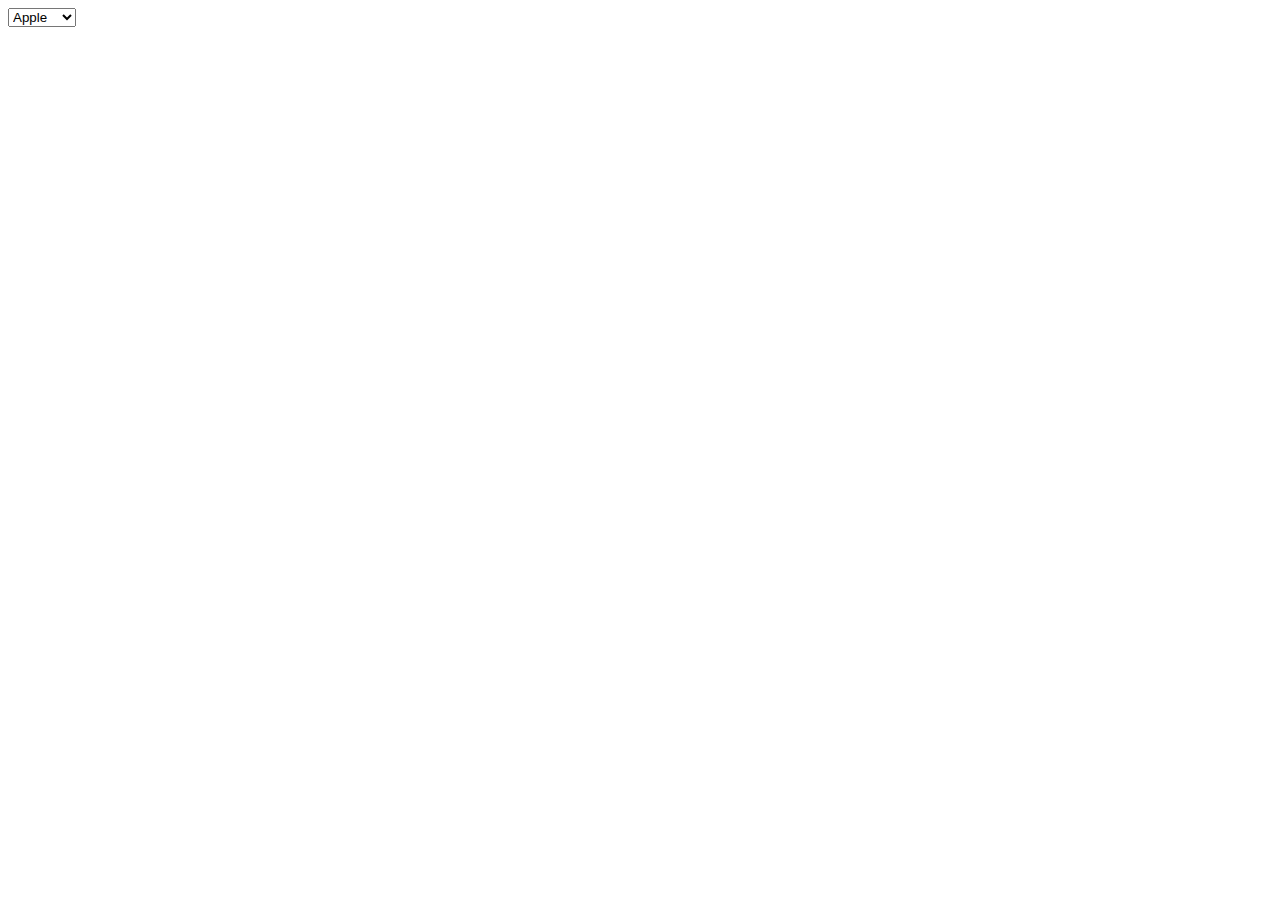
==== privacy.html @ 9b5ca975 "Update privacy.html" ====
<!DOCTYPE html>
<html lang="ko">

<head>
  <meta charset="utf-8">
  <title></title>
  <meta name="toss:color-scheme" content="light dark" />
  <meta http-equiv="X-UA-Compatible" content="IE=8">
  <meta http-equiv="Content-Type" content="text/html; charset=utf-8">
  <meta http-equiv="Cache-Control" content="no-cache, no-store, must-revalidate">
  <meta http-equiv="Pragma" content="no-cache">
  <meta http-equiv="Expires" content="0">
  <meta name="viewport" content="width=device-width, initial-scale=1.0, maximum-scale=1.0, minimum-scale=1.0">
  <meta property="og:title" content="SWEET-SOOP">
  <meta property="og:description" content="달콤한 숲">
  <meta name="format-detection" content="telephone=no">
  <meta http-equiv="Expires" content="-1">
  <meta http-equiv="Pragma" content="no-cache">
  <meta http-equiv="Cache-Control" content="no-cache">
</head>
<body>
  <div>
    <div id="version">
      <select name="fruits" id="fruits">
        <option value="apple">Apple</option>
        <option value="banana">Banana</option>
        <option value="cherry">Cherry</option>
      </select>
    </div>
  </div>
</body>
</html>
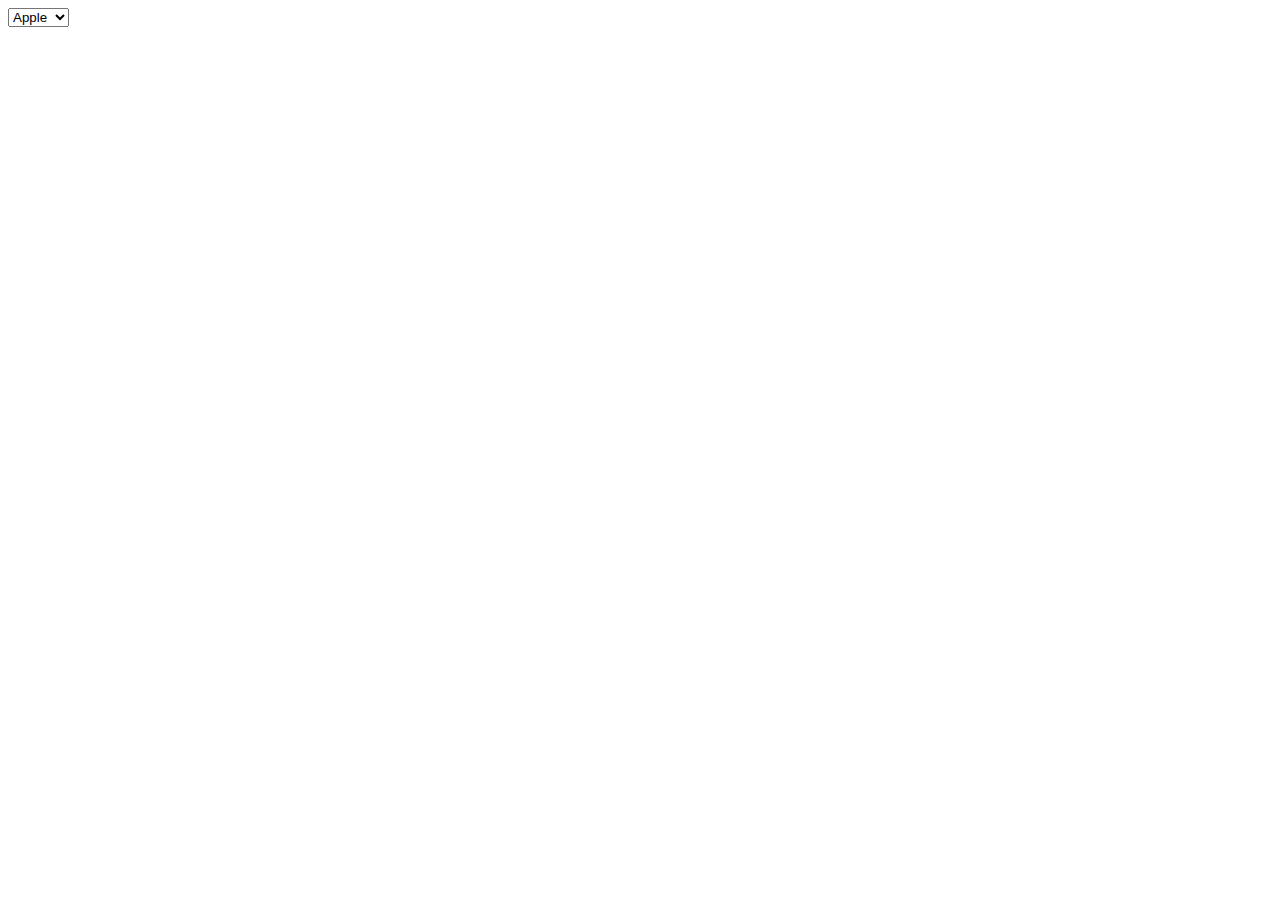
==== commit 20c93793: "Update privacy.html" ====
--- a/privacy.html
+++ b/privacy.html
@@ -21,11 +21,10 @@
 </head>
 <body>
   <div>
-    <div id="version">
-      <select name="fruits" id="fruits">
+    <div id="version-div">
+      <select name="version-select" id="version-select" onchange="location = this.value;">
         <option value="apple">Apple</option>
-        <option value="banana">Banana</option>
-        <option value="cherry">Cherry</option>
+        <option value="https://m.naver.com">네이버</option>
       </select>
     </div>
   </div>
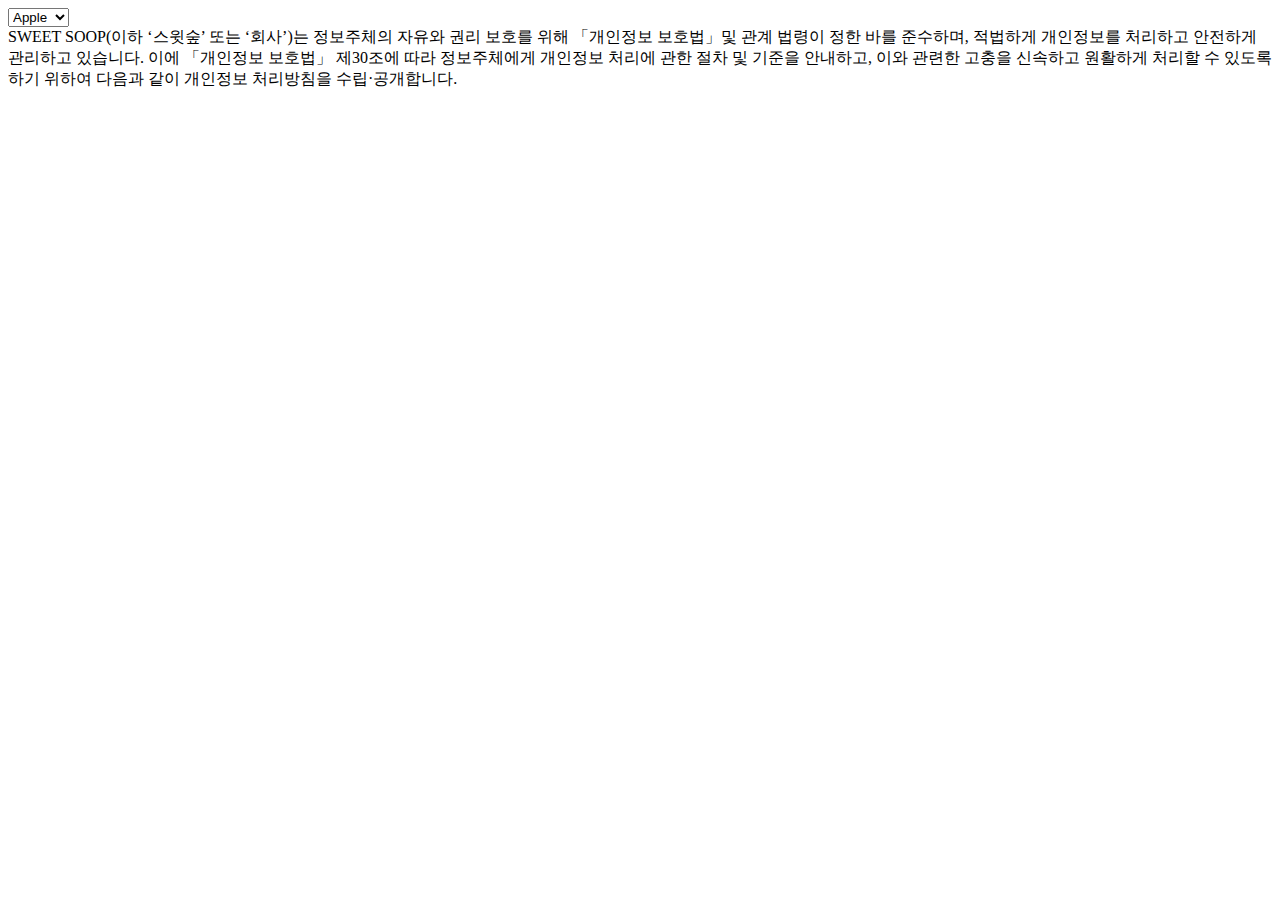
==== commit 816b993e: "Update privacy.html" ====
--- a/privacy.html
+++ b/privacy.html
@@ -27,6 +27,11 @@
         <option value="https://m.naver.com">네이버</option>
       </select>
     </div>
+    <div id="content-div">
+      <div id="content-description-div">
+        SWEET SOOP(이하 ‘스윗숲’ 또는 ‘회사’)는 정보주체의 자유와 권리 보호를 위해 「개인정보 보호법」및 관계 법령이 정한 바를 준수하며, 적법하게 개인정보를 처리하고 안전하게 관리하고 있습니다. 이에 「개인정보 보호법」 제30조에 따라 정보주체에게 개인정보 처리에 관한 절차 및 기준을 안내하고, 이와 관련한 고충을 신속하고 원활하게 처리할 수 있도록 하기 위하여 다음과 같이 개인정보 처리방침을 수립·공개합니다.
+      </div>
+    </div>
   </div>
 </body>
 </html>
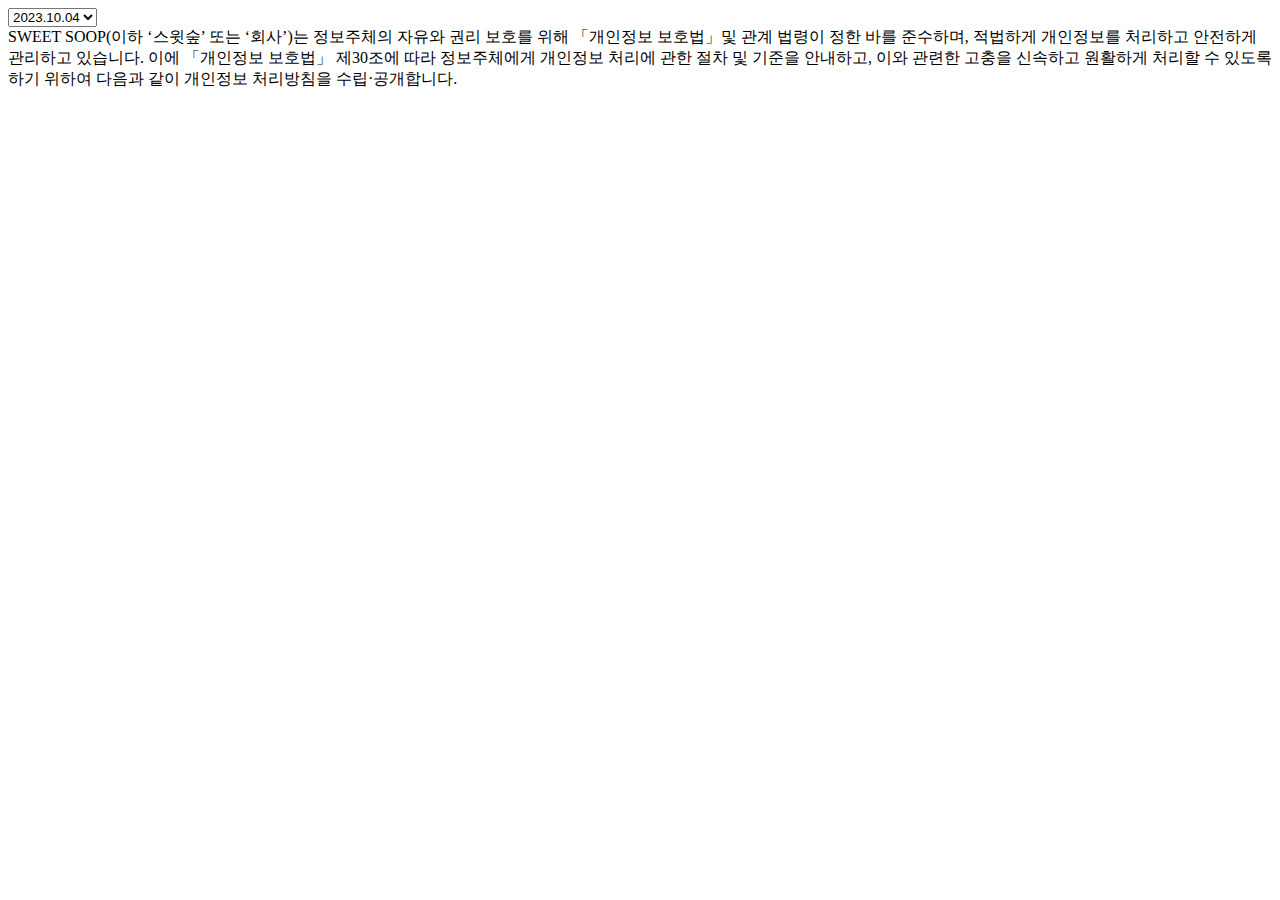
==== commit 25b830ba: "Update privacy.html" ====
--- a/privacy.html
+++ b/privacy.html
@@ -23,8 +23,7 @@
   <div>
     <div id="version-div">
       <select name="version-select" id="version-select" onchange="location = this.value;">
-        <option value="apple">Apple</option>
-        <option value="https://m.naver.com">네이버</option>
+        <option value="/privacy.html">2023.10.04</option>
       </select>
     </div>
     <div id="content-div">
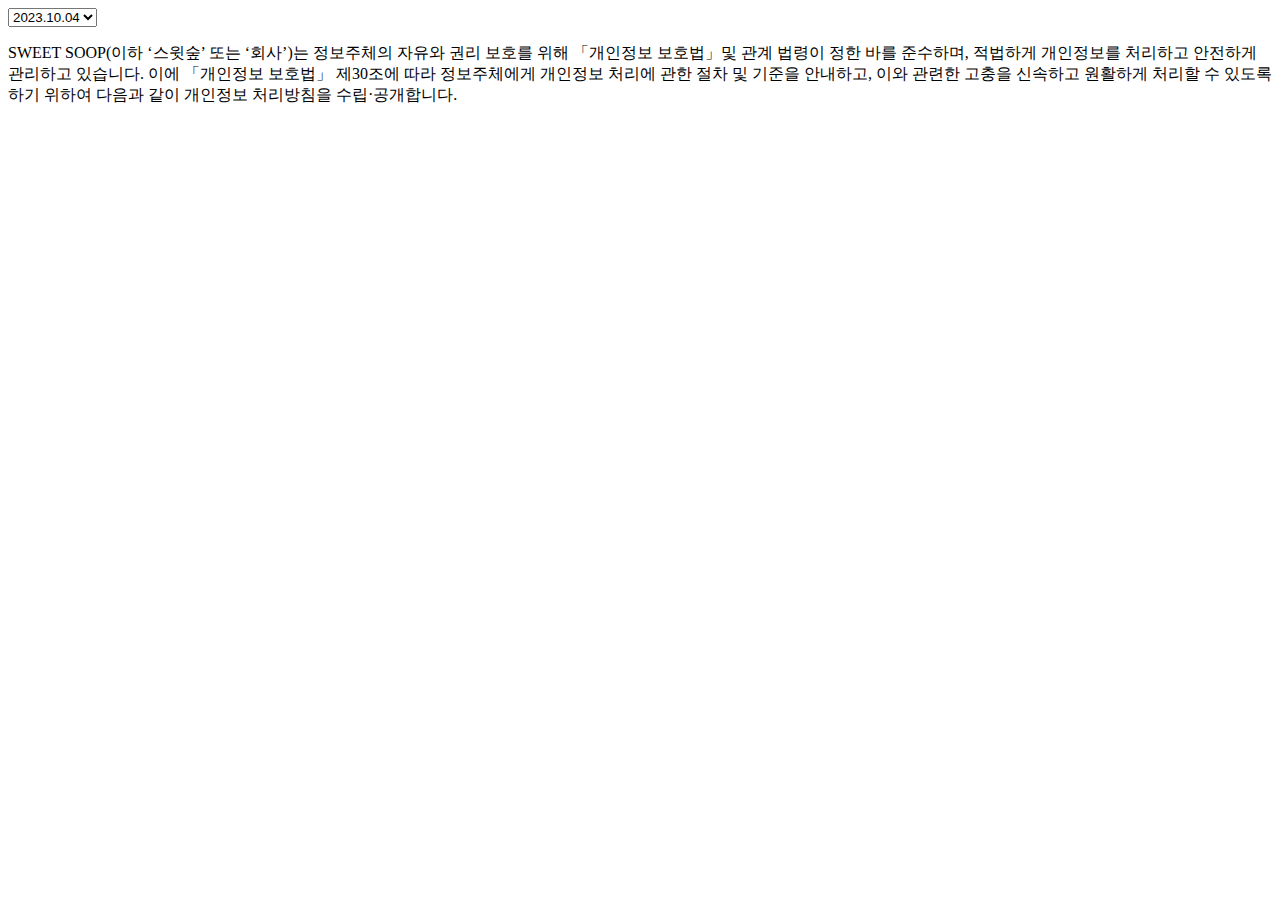
==== commit 757acac0: "Update privacy.html" ====
--- a/privacy.html
+++ b/privacy.html
@@ -28,7 +28,7 @@
     </div>
     <div id="content-div">
       <div id="content-description-div">
-        SWEET SOOP(이하 ‘스윗숲’ 또는 ‘회사’)는 정보주체의 자유와 권리 보호를 위해 「개인정보 보호법」및 관계 법령이 정한 바를 준수하며, 적법하게 개인정보를 처리하고 안전하게 관리하고 있습니다. 이에 「개인정보 보호법」 제30조에 따라 정보주체에게 개인정보 처리에 관한 절차 및 기준을 안내하고, 이와 관련한 고충을 신속하고 원활하게 처리할 수 있도록 하기 위하여 다음과 같이 개인정보 처리방침을 수립·공개합니다.
+        <p>SWEET SOOP(이하 ‘스윗숲’ 또는 ‘회사’)는 정보주체의 자유와 권리 보호를 위해 「개인정보 보호법」및 관계 법령이 정한 바를 준수하며, 적법하게 개인정보를 처리하고 안전하게 관리하고 있습니다. 이에 「개인정보 보호법」 제30조에 따라 정보주체에게 개인정보 처리에 관한 절차 및 기준을 안내하고, 이와 관련한 고충을 신속하고 원활하게 처리할 수 있도록 하기 위하여 다음과 같이 개인정보 처리방침을 수립·공개합니다.</p>
       </div>
     </div>
   </div>
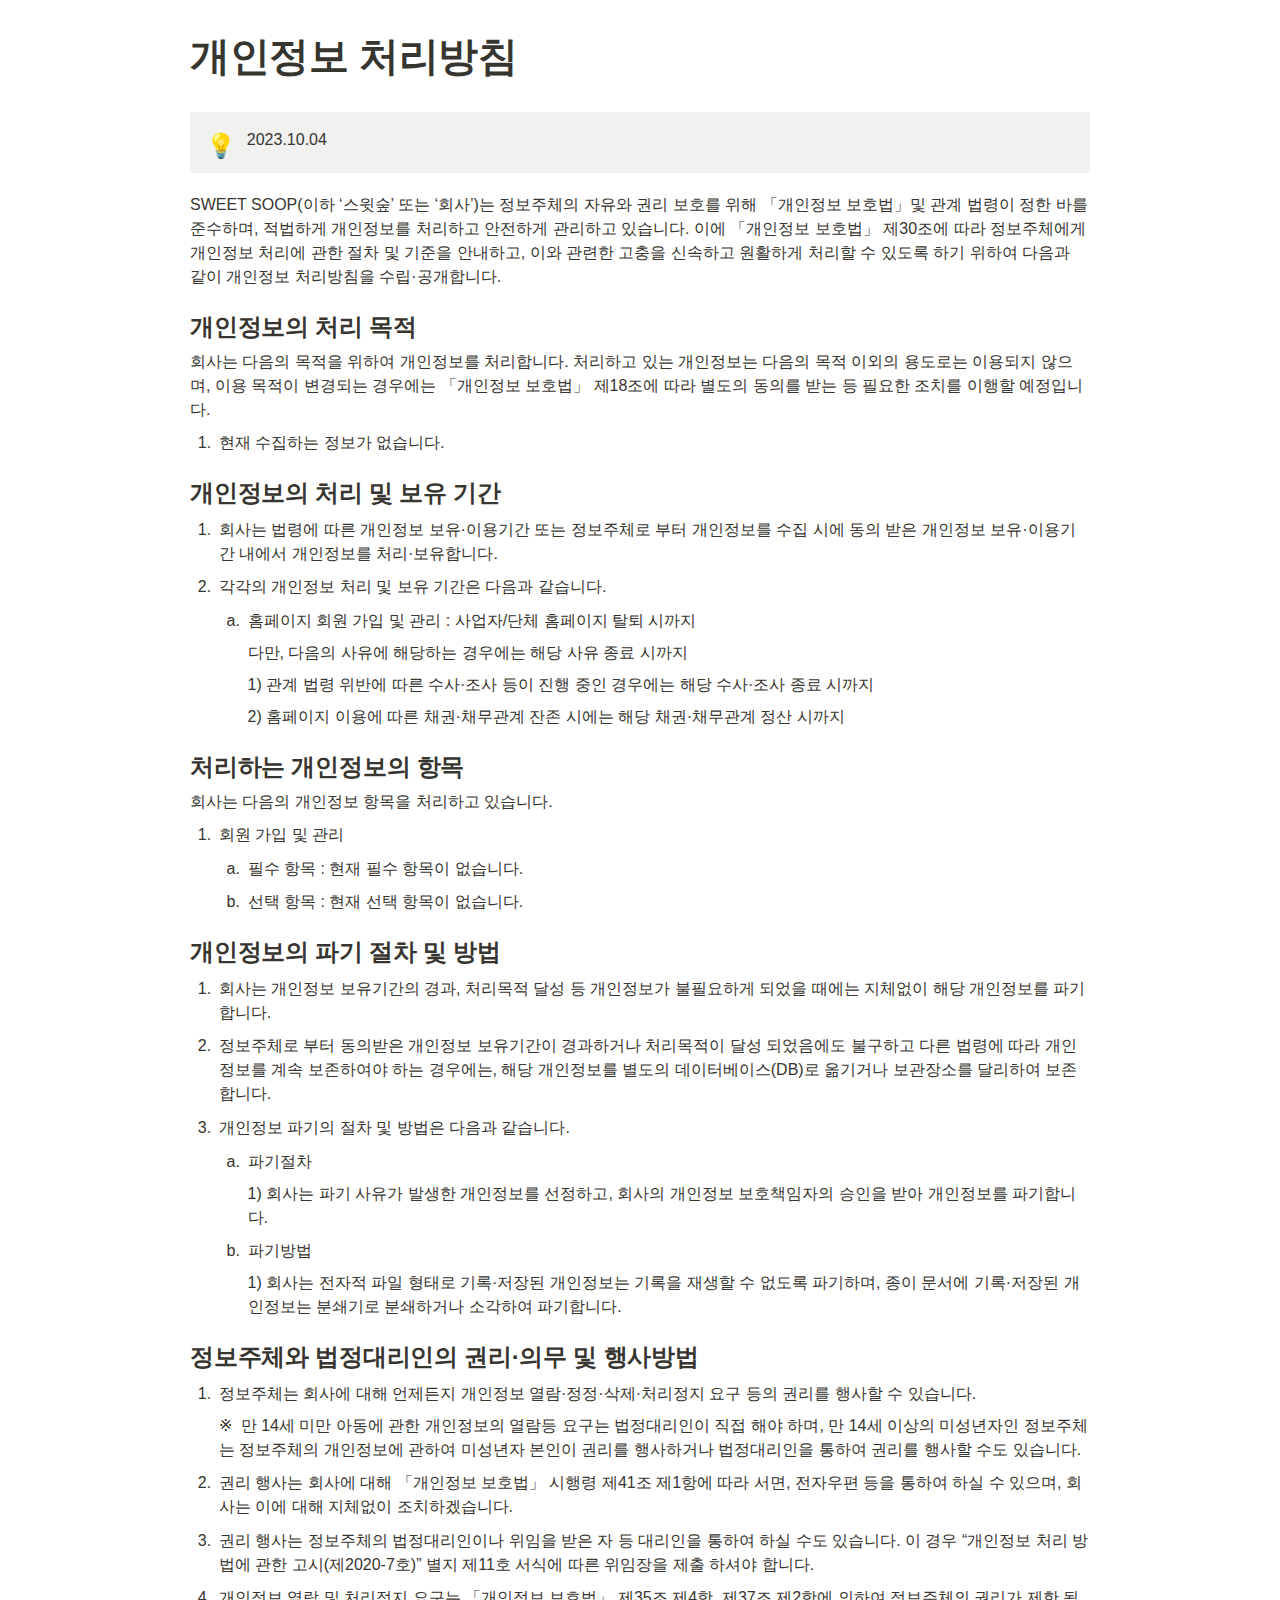
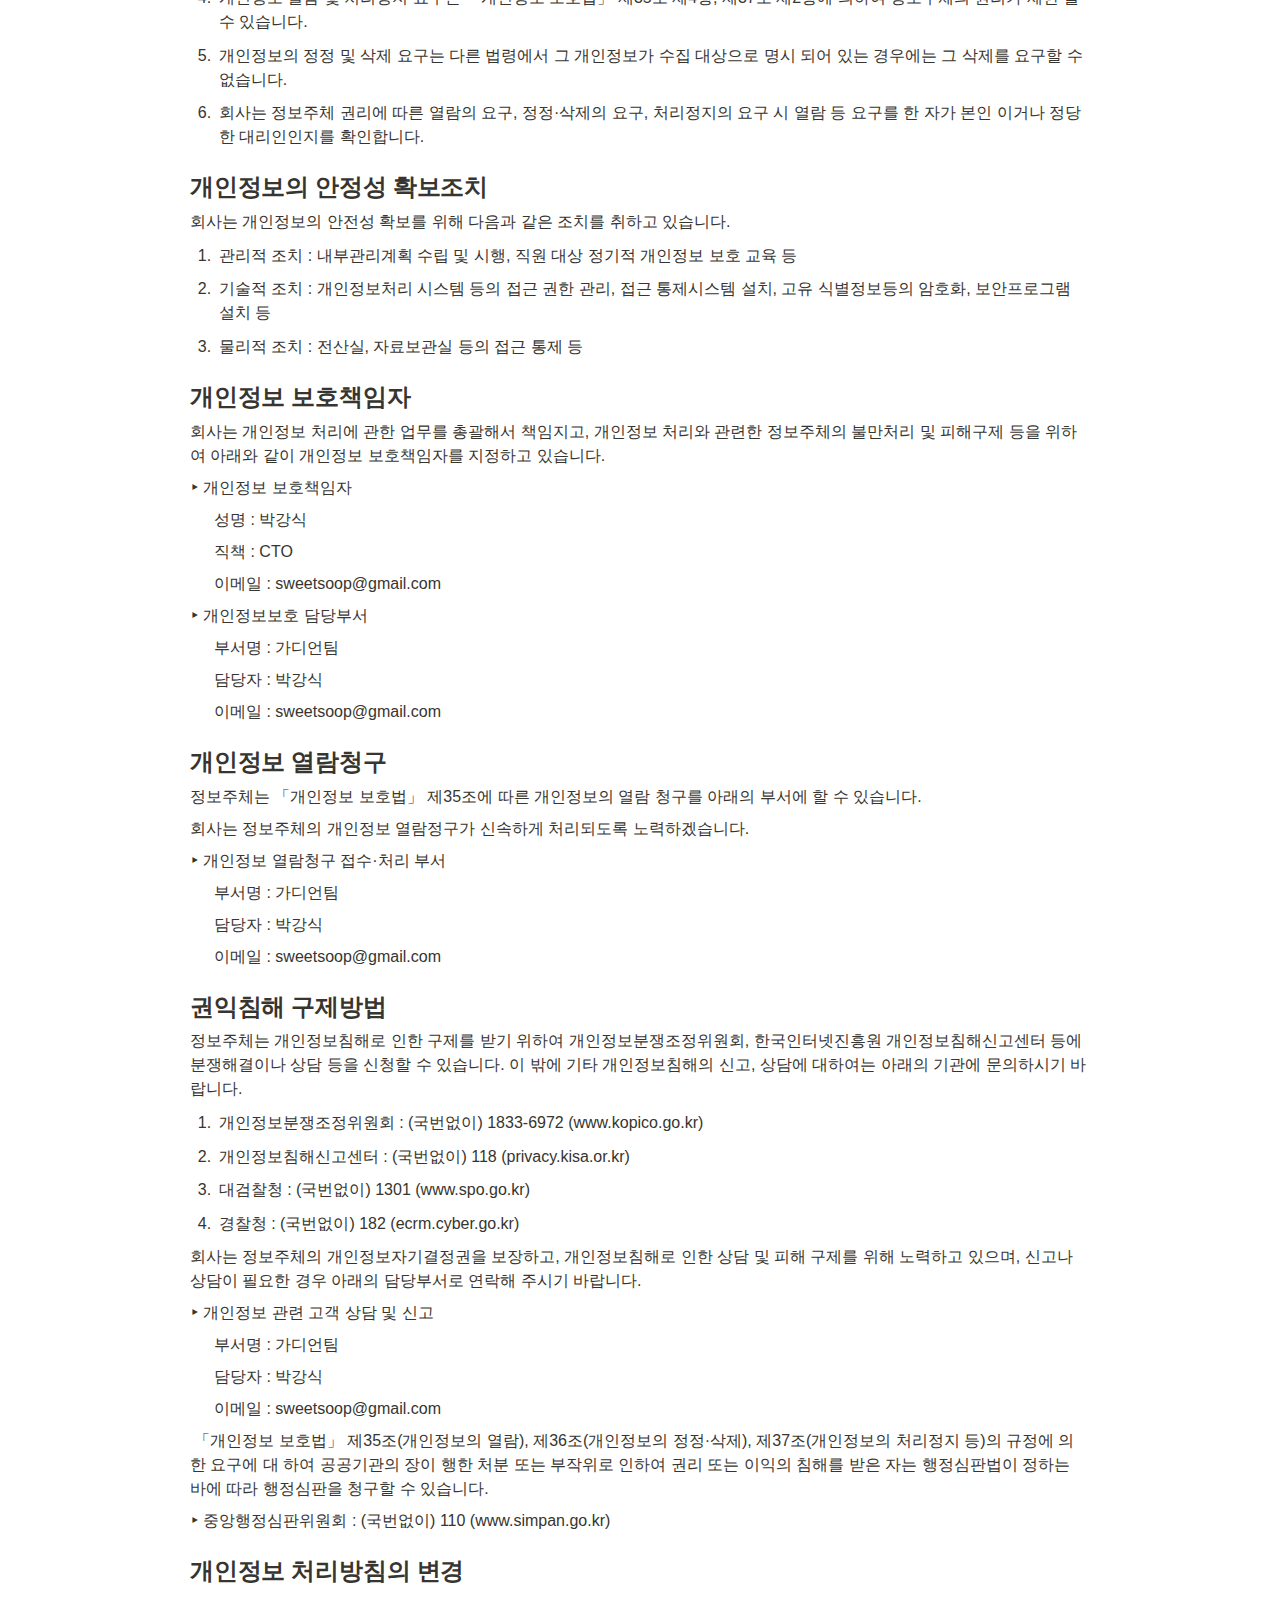
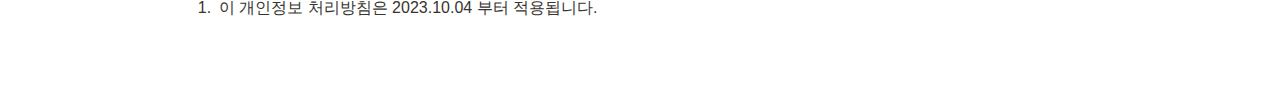
==== commit cf535bb1: "Update privacy.html" ====
--- a/privacy.html
+++ b/privacy.html
@@ -1,36 +1,684 @@
-
-<!DOCTYPE html>
-<html lang="ko">
-
-<head>
-  <meta charset="utf-8">
-  <title></title>
-  <meta name="toss:color-scheme" content="light dark" />
-  <meta http-equiv="X-UA-Compatible" content="IE=8">
-  <meta http-equiv="Content-Type" content="text/html; charset=utf-8">
-  <meta http-equiv="Cache-Control" content="no-cache, no-store, must-revalidate">
-  <meta http-equiv="Pragma" content="no-cache">
-  <meta http-equiv="Expires" content="0">
-  <meta name="viewport" content="width=device-width, initial-scale=1.0, maximum-scale=1.0, minimum-scale=1.0">
-  <meta property="og:title" content="SWEET-SOOP">
-  <meta property="og:description" content="달콤한 숲">
-  <meta name="format-detection" content="telephone=no">
-  <meta http-equiv="Expires" content="-1">
-  <meta http-equiv="Pragma" content="no-cache">
-  <meta http-equiv="Cache-Control" content="no-cache">
-</head>
-<body>
-  <div>
-    <div id="version-div">
-      <select name="version-select" id="version-select" onchange="location = this.value;">
-        <option value="/privacy.html">2023.10.04</option>
-      </select>
-    </div>
-    <div id="content-div">
-      <div id="content-description-div">
-        <p>SWEET SOOP(이하 ‘스윗숲’ 또는 ‘회사’)는 정보주체의 자유와 권리 보호를 위해 「개인정보 보호법」및 관계 법령이 정한 바를 준수하며, 적법하게 개인정보를 처리하고 안전하게 관리하고 있습니다. 이에 「개인정보 보호법」 제30조에 따라 정보주체에게 개인정보 처리에 관한 절차 및 기준을 안내하고, 이와 관련한 고충을 신속하고 원활하게 처리할 수 있도록 하기 위하여 다음과 같이 개인정보 처리방침을 수립·공개합니다.</p>
-      </div>
-    </div>
-  </div>
-</body>
-</html>
+<html><head><meta http-equiv="Content-Type" content="text/html; charset=utf-8"/><title>개인정보 처리방침</title><style>
+/* cspell:disable-file */
+/* webkit printing magic: print all background colors */
+html {
+	-webkit-print-color-adjust: exact;
+}
+* {
+	box-sizing: border-box;
+	-webkit-print-color-adjust: exact;
+}
+
+html,
+body {
+	margin: 0;
+	padding: 0;
+}
+@media only screen {
+	body {
+		margin: 2em auto;
+		max-width: 900px;
+		color: rgb(55, 53, 47);
+	}
+}
+
+body {
+	line-height: 1.5;
+	white-space: pre-wrap;
+}
+
+a,
+a.visited {
+	color: inherit;
+	text-decoration: underline;
+}
+
+.pdf-relative-link-path {
+	font-size: 80%;
+	color: #444;
+}
+
+h1,
+h2,
+h3 {
+	letter-spacing: -0.01em;
+	line-height: 1.2;
+	font-weight: 600;
+	margin-bottom: 0;
+}
+
+.page-title {
+	font-size: 2.5rem;
+	font-weight: 700;
+	margin-top: 0;
+	margin-bottom: 0.75em;
+}
+
+h1 {
+	font-size: 1.875rem;
+	margin-top: 1.875rem;
+}
+
+h2 {
+	font-size: 1.5rem;
+	margin-top: 1.5rem;
+}
+
+h3 {
+	font-size: 1.25rem;
+	margin-top: 1.25rem;
+}
+
+.source {
+	border: 1px solid #ddd;
+	border-radius: 3px;
+	padding: 1.5em;
+	word-break: break-all;
+}
+
+.callout {
+	border-radius: 3px;
+	padding: 1rem;
+}
+
+figure {
+	margin: 1.25em 0;
+	page-break-inside: avoid;
+}
+
+figcaption {
+	opacity: 0.5;
+	font-size: 85%;
+	margin-top: 0.5em;
+}
+
+mark {
+	background-color: transparent;
+}
+
+.indented {
+	padding-left: 1.5em;
+}
+
+hr {
+	background: transparent;
+	display: block;
+	width: 100%;
+	height: 1px;
+	visibility: visible;
+	border: none;
+	border-bottom: 1px solid rgba(55, 53, 47, 0.09);
+}
+
+img {
+	max-width: 100%;
+}
+
+@media only print {
+	img {
+		max-height: 100vh;
+		object-fit: contain;
+	}
+}
+
+@page {
+	margin: 1in;
+}
+
+.collection-content {
+	font-size: 0.875rem;
+}
+
+.column-list {
+	display: flex;
+	justify-content: space-between;
+}
+
+.column {
+	padding: 0 1em;
+}
+
+.column:first-child {
+	padding-left: 0;
+}
+
+.column:last-child {
+	padding-right: 0;
+}
+
+.table_of_contents-item {
+	display: block;
+	font-size: 0.875rem;
+	line-height: 1.3;
+	padding: 0.125rem;
+}
+
+.table_of_contents-indent-1 {
+	margin-left: 1.5rem;
+}
+
+.table_of_contents-indent-2 {
+	margin-left: 3rem;
+}
+
+.table_of_contents-indent-3 {
+	margin-left: 4.5rem;
+}
+
+.table_of_contents-link {
+	text-decoration: none;
+	opacity: 0.7;
+	border-bottom: 1px solid rgba(55, 53, 47, 0.18);
+}
+
+table,
+th,
+td {
+	border: 1px solid rgba(55, 53, 47, 0.09);
+	border-collapse: collapse;
+}
+
+table {
+	border-left: none;
+	border-right: none;
+}
+
+th,
+td {
+	font-weight: normal;
+	padding: 0.25em 0.5em;
+	line-height: 1.5;
+	min-height: 1.5em;
+	text-align: left;
+}
+
+th {
+	color: rgba(55, 53, 47, 0.6);
+}
+
+ol,
+ul {
+	margin: 0;
+	margin-block-start: 0.6em;
+	margin-block-end: 0.6em;
+}
+
+li > ol:first-child,
+li > ul:first-child {
+	margin-block-start: 0.6em;
+}
+
+ul > li {
+	list-style: disc;
+}
+
+ul.to-do-list {
+	padding-inline-start: 0;
+}
+
+ul.to-do-list > li {
+	list-style: none;
+}
+
+.to-do-children-checked {
+	text-decoration: line-through;
+	opacity: 0.375;
+}
+
+ul.toggle > li {
+	list-style: none;
+}
+
+ul {
+	padding-inline-start: 1.7em;
+}
+
+ul > li {
+	padding-left: 0.1em;
+}
+
+ol {
+	padding-inline-start: 1.6em;
+}
+
+ol > li {
+	padding-left: 0.2em;
+}
+
+.mono ol {
+	padding-inline-start: 2em;
+}
+
+.mono ol > li {
+	text-indent: -0.4em;
+}
+
+.toggle {
+	padding-inline-start: 0em;
+	list-style-type: none;
+}
+
+/* Indent toggle children */
+.toggle > li > details {
+	padding-left: 1.7em;
+}
+
+.toggle > li > details > summary {
+	margin-left: -1.1em;
+}
+
+.selected-value {
+	display: inline-block;
+	padding: 0 0.5em;
+	background: rgba(206, 205, 202, 0.5);
+	border-radius: 3px;
+	margin-right: 0.5em;
+	margin-top: 0.3em;
+	margin-bottom: 0.3em;
+	white-space: nowrap;
+}
+
+.collection-title {
+	display: inline-block;
+	margin-right: 1em;
+}
+
+.page-description {
+	margin-bottom: 2em;
+}
+
+.simple-table {
+	margin-top: 1em;
+	font-size: 0.875rem;
+	empty-cells: show;
+}
+.simple-table td {
+	height: 29px;
+	min-width: 120px;
+}
+
+.simple-table th {
+	height: 29px;
+	min-width: 120px;
+}
+
+.simple-table-header-color {
+	background: rgb(247, 246, 243);
+	color: black;
+}
+.simple-table-header {
+	font-weight: 500;
+}
+
+time {
+	opacity: 0.5;
+}
+
+.icon {
+	display: inline-block;
+	max-width: 1.2em;
+	max-height: 1.2em;
+	text-decoration: none;
+	vertical-align: text-bottom;
+	margin-right: 0.5em;
+}
+
+img.icon {
+	border-radius: 3px;
+}
+
+.user-icon {
+	width: 1.5em;
+	height: 1.5em;
+	border-radius: 100%;
+	margin-right: 0.5rem;
+}
+
+.user-icon-inner {
+	font-size: 0.8em;
+}
+
+.text-icon {
+	border: 1px solid #000;
+	text-align: center;
+}
+
+.page-cover-image {
+	display: block;
+	object-fit: cover;
+	width: 100%;
+	max-height: 30vh;
+}
+
+.page-header-icon {
+	font-size: 3rem;
+	margin-bottom: 1rem;
+}
+
+.page-header-icon-with-cover {
+	margin-top: -0.72em;
+	margin-left: 0.07em;
+}
+
+.page-header-icon img {
+	border-radius: 3px;
+}
+
+.link-to-page {
+	margin: 1em 0;
+	padding: 0;
+	border: none;
+	font-weight: 500;
+}
+
+p > .user {
+	opacity: 0.5;
+}
+
+td > .user,
+td > time {
+	white-space: nowrap;
+}
+
+input[type="checkbox"] {
+	transform: scale(1.5);
+	margin-right: 0.6em;
+	vertical-align: middle;
+}
+
+p {
+	margin-top: 0.5em;
+	margin-bottom: 0.5em;
+}
+
+.image {
+	border: none;
+	margin: 1.5em 0;
+	padding: 0;
+	border-radius: 0;
+	text-align: center;
+}
+
+.code,
+code {
+	background: rgba(135, 131, 120, 0.15);
+	border-radius: 3px;
+	padding: 0.2em 0.4em;
+	border-radius: 3px;
+	font-size: 85%;
+	tab-size: 2;
+}
+
+code {
+	color: #eb5757;
+}
+
+.code {
+	padding: 1.5em 1em;
+}
+
+.code-wrap {
+	white-space: pre-wrap;
+	word-break: break-all;
+}
+
+.code > code {
+	background: none;
+	padding: 0;
+	font-size: 100%;
+	color: inherit;
+}
+
+blockquote {
+	font-size: 1.25em;
+	margin: 1em 0;
+	padding-left: 1em;
+	border-left: 3px solid rgb(55, 53, 47);
+}
+
+.bookmark {
+	text-decoration: none;
+	max-height: 8em;
+	padding: 0;
+	display: flex;
+	width: 100%;
+	align-items: stretch;
+}
+
+.bookmark-title {
+	font-size: 0.85em;
+	overflow: hidden;
+	text-overflow: ellipsis;
+	height: 1.75em;
+	white-space: nowrap;
+}
+
+.bookmark-text {
+	display: flex;
+	flex-direction: column;
+}
+
+.bookmark-info {
+	flex: 4 1 180px;
+	padding: 12px 14px 14px;
+	display: flex;
+	flex-direction: column;
+	justify-content: space-between;
+}
+
+.bookmark-image {
+	width: 33%;
+	flex: 1 1 180px;
+	display: block;
+	position: relative;
+	object-fit: cover;
+	border-radius: 1px;
+}
+
+.bookmark-description {
+	color: rgba(55, 53, 47, 0.6);
+	font-size: 0.75em;
+	overflow: hidden;
+	max-height: 4.5em;
+	word-break: break-word;
+}
+
+.bookmark-href {
+	font-size: 0.75em;
+	margin-top: 0.25em;
+}
+
+.sans { font-family: ui-sans-serif, -apple-system, BlinkMacSystemFont, "Segoe UI Variable Display", "Segoe UI", Helvetica, "Apple Color Emoji", Arial, sans-serif, "Segoe UI Emoji", "Segoe UI Symbol"; }
+.code { font-family: "SFMono-Regular", Menlo, Consolas, "PT Mono", "Liberation Mono", Courier, monospace; }
+.serif { font-family: Lyon-Text, Georgia, ui-serif, serif; }
+.mono { font-family: iawriter-mono, Nitti, Menlo, Courier, monospace; }
+.pdf .sans { font-family: Inter, ui-sans-serif, -apple-system, BlinkMacSystemFont, "Segoe UI Variable Display", "Segoe UI", Helvetica, "Apple Color Emoji", Arial, sans-serif, "Segoe UI Emoji", "Segoe UI Symbol", 'Twemoji', 'Noto Color Emoji', 'Noto Sans CJK JP'; }
+.pdf:lang(zh-CN) .sans { font-family: Inter, ui-sans-serif, -apple-system, BlinkMacSystemFont, "Segoe UI Variable Display", "Segoe UI", Helvetica, "Apple Color Emoji", Arial, sans-serif, "Segoe UI Emoji", "Segoe UI Symbol", 'Twemoji', 'Noto Color Emoji', 'Noto Sans CJK SC'; }
+.pdf:lang(zh-TW) .sans { font-family: Inter, ui-sans-serif, -apple-system, BlinkMacSystemFont, "Segoe UI Variable Display", "Segoe UI", Helvetica, "Apple Color Emoji", Arial, sans-serif, "Segoe UI Emoji", "Segoe UI Symbol", 'Twemoji', 'Noto Color Emoji', 'Noto Sans CJK TC'; }
+.pdf:lang(ko-KR) .sans { font-family: Inter, ui-sans-serif, -apple-system, BlinkMacSystemFont, "Segoe UI Variable Display", "Segoe UI", Helvetica, "Apple Color Emoji", Arial, sans-serif, "Segoe UI Emoji", "Segoe UI Symbol", 'Twemoji', 'Noto Color Emoji', 'Noto Sans CJK KR'; }
+.pdf .code { font-family: Source Code Pro, "SFMono-Regular", Menlo, Consolas, "PT Mono", "Liberation Mono", Courier, monospace, 'Twemoji', 'Noto Color Emoji', 'Noto Sans Mono CJK JP'; }
+.pdf:lang(zh-CN) .code { font-family: Source Code Pro, "SFMono-Regular", Menlo, Consolas, "PT Mono", "Liberation Mono", Courier, monospace, 'Twemoji', 'Noto Color Emoji', 'Noto Sans Mono CJK SC'; }
+.pdf:lang(zh-TW) .code { font-family: Source Code Pro, "SFMono-Regular", Menlo, Consolas, "PT Mono", "Liberation Mono", Courier, monospace, 'Twemoji', 'Noto Color Emoji', 'Noto Sans Mono CJK TC'; }
+.pdf:lang(ko-KR) .code { font-family: Source Code Pro, "SFMono-Regular", Menlo, Consolas, "PT Mono", "Liberation Mono", Courier, monospace, 'Twemoji', 'Noto Color Emoji', 'Noto Sans Mono CJK KR'; }
+.pdf .serif { font-family: PT Serif, Lyon-Text, Georgia, ui-serif, serif, 'Twemoji', 'Noto Color Emoji', 'Noto Serif CJK JP'; }
+.pdf:lang(zh-CN) .serif { font-family: PT Serif, Lyon-Text, Georgia, ui-serif, serif, 'Twemoji', 'Noto Color Emoji', 'Noto Serif CJK SC'; }
+.pdf:lang(zh-TW) .serif { font-family: PT Serif, Lyon-Text, Georgia, ui-serif, serif, 'Twemoji', 'Noto Color Emoji', 'Noto Serif CJK TC'; }
+.pdf:lang(ko-KR) .serif { font-family: PT Serif, Lyon-Text, Georgia, ui-serif, serif, 'Twemoji', 'Noto Color Emoji', 'Noto Serif CJK KR'; }
+.pdf .mono { font-family: PT Mono, iawriter-mono, Nitti, Menlo, Courier, monospace, 'Twemoji', 'Noto Color Emoji', 'Noto Sans Mono CJK JP'; }
+.pdf:lang(zh-CN) .mono { font-family: PT Mono, iawriter-mono, Nitti, Menlo, Courier, monospace, 'Twemoji', 'Noto Color Emoji', 'Noto Sans Mono CJK SC'; }
+.pdf:lang(zh-TW) .mono { font-family: PT Mono, iawriter-mono, Nitti, Menlo, Courier, monospace, 'Twemoji', 'Noto Color Emoji', 'Noto Sans Mono CJK TC'; }
+.pdf:lang(ko-KR) .mono { font-family: PT Mono, iawriter-mono, Nitti, Menlo, Courier, monospace, 'Twemoji', 'Noto Color Emoji', 'Noto Sans Mono CJK KR'; }
+.highlight-default {
+	color: rgba(55, 53, 47, 1);
+}
+.highlight-gray {
+	color: rgba(120, 119, 116, 1);
+	fill: rgba(120, 119, 116, 1);
+}
+.highlight-brown {
+	color: rgba(159, 107, 83, 1);
+	fill: rgba(159, 107, 83, 1);
+}
+.highlight-orange {
+	color: rgba(217, 115, 13, 1);
+	fill: rgba(217, 115, 13, 1);
+}
+.highlight-yellow {
+	color: rgba(203, 145, 47, 1);
+	fill: rgba(203, 145, 47, 1);
+}
+.highlight-teal {
+	color: rgba(68, 131, 97, 1);
+	fill: rgba(68, 131, 97, 1);
+}
+.highlight-blue {
+	color: rgba(51, 126, 169, 1);
+	fill: rgba(51, 126, 169, 1);
+}
+.highlight-purple {
+	color: rgba(144, 101, 176, 1);
+	fill: rgba(144, 101, 176, 1);
+}
+.highlight-pink {
+	color: rgba(193, 76, 138, 1);
+	fill: rgba(193, 76, 138, 1);
+}
+.highlight-red {
+	color: rgba(212, 76, 71, 1);
+	fill: rgba(212, 76, 71, 1);
+}
+.highlight-default_background {
+	color: rgba(55, 53, 47, 1);
+}
+.highlight-gray_background {
+	background: rgba(241, 241, 239, 1);
+}
+.highlight-brown_background {
+	background: rgba(244, 238, 238, 1);
+}
+.highlight-orange_background {
+	background: rgba(251, 236, 221, 1);
+}
+.highlight-yellow_background {
+	background: rgba(251, 243, 219, 1);
+}
+.highlight-teal_background {
+	background: rgba(237, 243, 236, 1);
+}
+.highlight-blue_background {
+	background: rgba(231, 243, 248, 1);
+}
+.highlight-purple_background {
+	background: rgba(244, 240, 247, 0.8);
+}
+.highlight-pink_background {
+	background: rgba(249, 238, 243, 0.8);
+}
+.highlight-red_background {
+	background: rgba(253, 235, 236, 1);
+}
+.block-color-default {
+	color: inherit;
+	fill: inherit;
+}
+.block-color-gray {
+	color: rgba(120, 119, 116, 1);
+	fill: rgba(120, 119, 116, 1);
+}
+.block-color-brown {
+	color: rgba(159, 107, 83, 1);
+	fill: rgba(159, 107, 83, 1);
+}
+.block-color-orange {
+	color: rgba(217, 115, 13, 1);
+	fill: rgba(217, 115, 13, 1);
+}
+.block-color-yellow {
+	color: rgba(203, 145, 47, 1);
+	fill: rgba(203, 145, 47, 1);
+}
+.block-color-teal {
+	color: rgba(68, 131, 97, 1);
+	fill: rgba(68, 131, 97, 1);
+}
+.block-color-blue {
+	color: rgba(51, 126, 169, 1);
+	fill: rgba(51, 126, 169, 1);
+}
+.block-color-purple {
+	color: rgba(144, 101, 176, 1);
+	fill: rgba(144, 101, 176, 1);
+}
+.block-color-pink {
+	color: rgba(193, 76, 138, 1);
+	fill: rgba(193, 76, 138, 1);
+}
+.block-color-red {
+	color: rgba(212, 76, 71, 1);
+	fill: rgba(212, 76, 71, 1);
+}
+.block-color-default_background {
+	color: inherit;
+	fill: inherit;
+}
+.block-color-gray_background {
+	background: rgba(241, 241, 239, 1);
+}
+.block-color-brown_background {
+	background: rgba(244, 238, 238, 1);
+}
+.block-color-orange_background {
+	background: rgba(251, 236, 221, 1);
+}
+.block-color-yellow_background {
+	background: rgba(251, 243, 219, 1);
+}
+.block-color-teal_background {
+	background: rgba(237, 243, 236, 1);
+}
+.block-color-blue_background {
+	background: rgba(231, 243, 248, 1);
+}
+.block-color-purple_background {
+	background: rgba(244, 240, 247, 0.8);
+}
+.block-color-pink_background {
+	background: rgba(249, 238, 243, 0.8);
+}
+.block-color-red_background {
+	background: rgba(253, 235, 236, 1);
+}
+.select-value-color-uiBlue { background-color: rgba(35, 131, 226, .07); }
+.select-value-color-pink { background-color: rgba(245, 224, 233, 1); }
+.select-value-color-purple { background-color: rgba(232, 222, 238, 1); }
+.select-value-color-green { background-color: rgba(219, 237, 219, 1); }
+.select-value-color-gray { background-color: rgba(227, 226, 224, 1); }
+.select-value-color-transparentGray { background-color: rgba(227, 226, 224, 0); }
+.select-value-color-translucentGray { background-color: rgba(0, 0, 0, 0.06); }
+.select-value-color-orange { background-color: rgba(250, 222, 201, 1); }
+.select-value-color-brown { background-color: rgba(238, 224, 218, 1); }
+.select-value-color-red { background-color: rgba(255, 226, 221, 1); }
+.select-value-color-yellow { background-color: rgba(253, 236, 200, 1); }
+.select-value-color-blue { background-color: rgba(211, 229, 239, 1); }
+.select-value-color-pageGlass { background-color: undefined; }
+.select-value-color-washGlass { background-color: undefined; }
+
+.checkbox {
+	display: inline-flex;
+	vertical-align: text-bottom;
+	width: 16;
+	height: 16;
+	background-size: 16px;
+	margin-left: 2px;
+	margin-right: 5px;
+}
+
+.checkbox-on {
+	background-image: url("data:image/svg+xml;charset=UTF-8,%3Csvg%20width%3D%2216%22%20height%3D%2216%22%20viewBox%3D%220%200%2016%2016%22%20fill%3D%22none%22%20xmlns%3D%22http%3A%2F%2Fwww.w3.org%2F2000%2Fsvg%22%3E%0A%3Crect%20width%3D%2216%22%20height%3D%2216%22%20fill%3D%22%2358A9D7%22%2F%3E%0A%3Cpath%20d%3D%22M6.71429%2012.2852L14%204.9995L12.7143%203.71436L6.71429%209.71378L3.28571%206.2831L2%207.57092L6.71429%2012.2852Z%22%20fill%3D%22white%22%2F%3E%0A%3C%2Fsvg%3E");
+}
+
+.checkbox-off {
+	background-image: url("data:image/svg+xml;charset=UTF-8,%3Csvg%20width%3D%2216%22%20height%3D%2216%22%20viewBox%3D%220%200%2016%2016%22%20fill%3D%22none%22%20xmlns%3D%22http%3A%2F%2Fwww.w3.org%2F2000%2Fsvg%22%3E%0A%3Crect%20x%3D%220.75%22%20y%3D%220.75%22%20width%3D%2214.5%22%20height%3D%2214.5%22%20fill%3D%22white%22%20stroke%3D%22%2336352F%22%20stroke-width%3D%221.5%22%2F%3E%0A%3C%2Fsvg%3E");
+}
+	
+</style></head><body><article id="f3835e18-86ad-4c11-a229-791323579e01" class="page sans"><header><h1 class="page-title">개인정보 처리방침</h1><p class="page-description"></p></header><div class="page-body"><figure class="block-color-gray_background callout" style="white-space:pre-wrap;display:flex" id="ef3cf057-6324-46d2-a0f5-cafd4358fd9f"><div style="font-size:1.5em"><span class="icon">💡</span></div><div style="width:100%">2023.10.04</div></figure><p id="05398a66-2c98-4787-a6bf-ab20b176bd08" class="">SWEET SOOP(이하 ‘스윗숲’ 또는 ‘회사’)는 정보주체의 자유와 권리 보호를 위해 「개인정보 보호법」및 관계 법령이 정한 바를 준수하며, 적법하게 개인정보를 처리하고 안전하게 관리하고 있습니다. 이에 「개인정보 보호법」 제30조에 따라 정보주체에게 개인정보 처리에 관한 절차 및 기준을 안내하고, 이와 관련한 고충을 신속하고 원활하게 처리할 수 있도록 하기 위하여 다음과 같이 개인정보 처리방침을 수립·공개합니다.</p><h2 id="3e27cb15-a0df-47ce-ae0b-b8252f9bfac3" class="">개인정보의 처리 목적</h2><p id="5bd190cc-2ab0-474d-8bd9-f37a4e0bb397" class="">회사는 다음의 목적을 위하여 개인정보를 처리합니다. 처리하고 있는 개인정보는 다음의 목적 이외의 용도로는 이용되지 않으며, 이용 목적이 변경되는 경우에는 「개인정보 보호법」 제18조에 따라 별도의 동의를 받는 등 필요한 조치를 이행할 예정입니다.</p><ol type="1" id="d49f5b4d-0f25-42f4-a3b6-cbe0268ef2dd" class="numbered-list" start="1"><li>현재 수집하는 정보가 없습니다.</li></ol><h2 id="6e08513e-8610-4090-83b3-ec1d6b4c44fd" class="">개인정보의 처리 및 보유 기간</h2><ol type="1" id="5e793808-7569-4687-b763-531eb0cee415" class="numbered-list" start="1"><li>회사는 법령에 따른 개인정보 보유·이용기간 또는 정보주체로 부터 개인정보를 수집 시에 동의 받은 개인정보 보유·이용기간 내에서 개인정보를 처리·보유합니다.</li></ol><ol type="1" id="a3d16fd1-878e-4f9a-b728-85285f53fa92" class="numbered-list" start="2"><li>각각의 개인정보 처리 및 보유 기간은 다음과 같습니다.<ol type="a" id="79b2c7e8-53eb-4051-a74c-7c4091fb2509" class="numbered-list" start="1"><li>홈페이지 회원 가입 및 관리 : 사업자/단체 홈페이지 탈퇴 시까지<p id="ec3803e4-a97e-403f-80a8-247fe0b77681" class="">다만, 다음의 사유에 해당하는 경우에는 해당 사유 종료 시까지</p><p id="ace32bac-bfdc-40ec-84d7-4a8f4b022261" class="">1) 관계 법령 위반에 따른 수사·조사 등이 진행 중인 경우에는 해당 수사·조사 종료 시까지</p><p id="a3b9c515-67f0-4873-8b35-44f71a803c5a" class="">2) 홈페이지 이용에 따른 채권·채무관계 잔존 시에는 해당 채권·채무관계 정산 시까지</p></li></ol></li></ol><h2 id="12123080-733c-4512-9227-c17524113431" class="">처리하는 개인정보의 항목</h2><p id="5a01bf10-cb8f-464e-be05-01c89b400448" class="">회사는 다음의 개인정보 항목을 처리하고 있습니다.</p><ol type="1" id="698fb270-0b27-4131-b50d-280a274f5931" class="numbered-list" start="1"><li>회원 가입 및 관리<ol type="a" id="5bd6de53-c206-45a1-b4e7-029b88be1a58" class="numbered-list" start="1"><li>필수 항목 : 현재 필수 항목이 없습니다.</li></ol><ol type="a" id="4f92d3cb-d3ca-424a-a3e6-bdd3cdcaa6d0" class="numbered-list" start="2"><li>선택 항목 : 현재 선택 항목이 없습니다.</li></ol></li></ol><h2 id="0e8e6c30-ab6c-4b96-8515-6fbc8a686b94" class="">개인정보의 파기 절차 및 방법</h2><ol type="1" id="642472b5-2ddd-4733-addf-88f926d2e148" class="numbered-list" start="1"><li>회사는 개인정보 보유기간의 경과, 처리목적 달성 등 개인정보가 불필요하게 되었을 때에는 지체없이 해당 개인정보를 파기합니다.</li></ol><ol type="1" id="554892c5-80fb-4ec6-b468-437af57faf8c" class="numbered-list" start="2"><li>정보주체로 부터 동의받은 개인정보 보유기간이 경과하거나 처리목적이 달성 되었음에도 불구하고 다른 법령에 따라 개인정보를 계속 보존하여야 하는 경우에는, 해당 개인정보를 별도의 데이터베이스(DB)로 옮기거나 보관장소를 달리하여 보존합니다.</li></ol><ol type="1" id="3e0b91d9-5217-46bd-b679-c39cb9716bdc" class="numbered-list" start="3"><li>개인정보 파기의 절차 및 방법은 다음과 같습니다.<ol type="a" id="1b9a6dfe-a7a5-4bd8-bf2c-026985fab029" class="numbered-list" start="1"><li>파기절차<p id="41c474ea-d6ea-41e7-b607-94707576f1dd" class="">1) 회사는 파기 사유가 발생한 개인정보를 선정하고, 회사의 개인정보 보호책임자의 승인을 받아 개인정보를 파기합니다.</p></li></ol><ol type="a" id="2baf71d4-6694-4792-b103-98289187fc26" class="numbered-list" start="2"><li>파기방법<p id="c8efca15-4f46-436e-83db-eb6862c7fb6c" class="">1) 회사는 전자적 파일 형태로 기록·저장된 개인정보는 기록을 재생할 수 없도록 파기하며, 종이 문서에 기록·저장된 개인정보는 분쇄기로 분쇄하거나 소각하여 파기합니다.</p></li></ol></li></ol><h2 id="92b6652c-17f8-4f8e-8ca9-1100cfe16d9e" class="">정보주체와 법정대리인의 권리·의무 및 행사방법</h2><ol type="1" id="96fdcc74-025d-43d9-bebc-7fb4e988b4cb" class="numbered-list" start="1"><li>정보주체는 회사에 대해 언제든지 개인정보 열람·정정·삭제·처리정지 요구 등의 권리를 행사할 수 있습니다.<p id="ea38ab50-ef48-487b-8ab7-3462e2efeda7" class="">※ ‌ 만 14세 미만 아동에 관한 개인정보의 열람등 요구는 법정대리인이 직접 해야 하며, 만 14세 이상의 미성년자인 정보주체는 정보주체의 개인정보에 관하여 미성년자 본인이 권리를 행사하거나 법정대리인을 통하여 권리를 행사할 수도 있습니다.</p></li></ol><ol type="1" id="eef4212a-ce25-4ad8-8337-8a28c9338b1a" class="numbered-list" start="2"><li>권리 행사는 회사에 대해 「개인정보 보호법」 시행령 제41조 제1항에 따라 서면, 전자우편 등을 통하여 하실 수 있으며, 회사는 이에 대해 지체없이 조치하겠습니다.</li></ol><ol type="1" id="1079f837-824b-4de6-a55e-51296ad734dc" class="numbered-list" start="3"><li>권리 행사는 정보주체의 법정대리인이나 위임을 받은 자 등 대리인을 통하여 하실 수도 있습니다. 이 경우 “개인정보 처리 방법에 관한 고시(제2020-7호)” 별지 제11호 서식에 따른 위임장을 제출 하셔야 합니다.</li></ol><ol type="1" id="cbc3fd11-b5b1-4b3d-a9a4-9dbadd81005f" class="numbered-list" start="4"><li>개인정보 열람 및 처리정지 요구는 「개인정보 보호법」 제35조 제4항, 제37조 제2항에 의하여 정보주체의 권리가 제한 될 수 있습니다.</li></ol><ol type="1" id="0f994ae6-4219-4fd7-941a-232bae2e252b" class="numbered-list" start="5"><li>개인정보의 정정 및 삭제 요구는 다른 법령에서 그 개인정보가 수집 대상으로 명시 되어 있는 경우에는 그 삭제를 요구할 수 없습니다.</li></ol><ol type="1" id="b801cdbb-883e-421a-b3cb-cda70ecc71fc" class="numbered-list" start="6"><li>회사는 정보주체 권리에 따른 열람의 요구, 정정·삭제의 요구, 처리정지의 요구 시 열람 등 요구를 한 자가 본인 이거나 정당한 대리인인지를 확인합니다.</li></ol><h2 id="b8799ea1-3dcc-48eb-a566-68bce30d1404" class="">개인정보의 안정성 확보조치</h2><p id="cd948118-b21b-4074-87b1-eef2cba8a6b7" class="">회사는 개인정보의 안전성 확보를 위해 다음과 같은 조치를 취하고 있습니다.</p><ol type="1" id="42db342e-f041-44e2-b2e8-96e38c7ad048" class="numbered-list" start="1"><li>관리적 조치 : 내부관리계획 수립 및 시행, 직원 대상 정기적 개인정보 보호 교육 등</li></ol><ol type="1" id="ad91413b-0b6a-4da5-88a3-5e6ddc4d2447" class="numbered-list" start="2"><li>기술적 조치 : 개인정보처리 시스템 등의 접근 권한 관리, 접근 통제시스템 설치, 고유 식별정보등의 암호화, 보안프로그램 설치 등</li></ol><ol type="1" id="295939a5-1bff-44a8-8092-9bba19c6ac90" class="numbered-list" start="3"><li>물리적 조치 : 전산실, 자료보관실 등의 접근 통제 등</li></ol><h2 id="bd074eb3-7cde-4d68-ba35-5219639310ba" class="">개인정보 보호책임자</h2><p id="90cb7d20-5626-4104-b0f1-081093897b46" class="">회사는 개인정보 처리에 관한 업무를 총괄해서 책임지고, 개인정보 처리와 관련한 정보주체의 불만처리 및 피해구제 등을 위하여 아래와 같이 개인정보 보호책임자를 지정하고 있습니다.</p><p id="60ab5f84-0584-4ce6-8b96-f3a88c6190c7" class="">‣ 개인정보 보호책임자<div class="indented"><p id="157c98db-b1e7-4df3-bfba-5f6f2ecbe348" class="">성명 : 박강식</p><p id="04b1067b-cfbd-49d0-81b9-1f235a7e7040" class="">직책 : CTO</p><p id="f6d34ad8-a3d7-47cb-a62f-533db20a39e3" class="">이메일 : sweetsoop@gmail.com</p></div></p><p id="38294fd8-17b7-4db8-a26d-4d501bfae76a" class="">‣ 개인정보보호 담당부서<div class="indented"><p id="53850325-4eb4-401f-8344-b1d05225c54e" class="">부서명 : 가디언팀</p><p id="523a2d66-c504-4f24-b970-31a5870e153f" class="">담당자 : 박강식</p><p id="78429bb8-09ae-467e-b7ca-8b64ca05bdc8" class="">이메일 : sweetsoop@gmail.com</p></div></p><h2 id="69102ca8-815e-4797-971b-941edf695c45" class="">개인정보 열람청구</h2><p id="61ed3d5b-5e4f-4a1f-b207-d75d1e6afd50" class="">정보주체는 「개인정보 보호법」 제35조에 따른 개인정보의 열람 청구를 아래의 부서에 할 수 있습니다.</p><p id="efcd4181-048e-4218-98d0-272baa9882d5" class="">회사는 정보주체의 개인정보 열람정구가 신속하게 처리되도록 노력하겠습니다.</p><p id="c674ed90-5a38-4631-9108-a868bbe87632" class="">‣ 개인정보 열람청구 접수·처리 부서<div class="indented"><p id="4cf96564-db11-4725-84d1-fb0d3f9fdbc1" class="">부서명 : 가디언팀</p><p id="0fc08caf-64c5-405c-bb92-77eb8787dfff" class="">담당자 : 박강식</p><p id="ebb76d5e-bdc8-4b9e-8abb-46dcfa36924f" class="">이메일 : sweetsoop@gmail.com</p></div></p><h2 id="acbffa66-cbaf-4960-983b-356995df61aa" class="">권익침해 구제방법</h2><p id="eefbd7ea-5888-4791-afa5-06158862038b" class="">정보주체는 개인정보침해로 인한 구제를 받기 위하여 개인정보분쟁조정위원회, 한국인터넷진흥원 개인정보침해신고센터 등에 분쟁해결이나 상담 등을 신청할 수 있습니다. 이 밖에 기타 개인정보침해의 신고, 상담에 대하여는 아래의 기관에 문의하시기 바랍니다.</p><ol type="1" id="f2ebff8d-df14-4476-9695-65833ac2cf29" class="numbered-list" start="1"><li>개인정보분쟁조정위원회 : (국번없이) 1833-6972 (www.kopico.go.kr)</li></ol><ol type="1" id="bbf184d9-f7ce-43ec-acdf-57b242cd577a" class="numbered-list" start="2"><li>개인정보침해신고센터 : (국번없이) 118 (privacy.kisa.or.kr)</li></ol><ol type="1" id="79080e49-c72a-41ad-831a-ccce158cd221" class="numbered-list" start="3"><li>대검찰청 : (국번없이) 1301 (www.spo.go.kr)</li></ol><ol type="1" id="07d17de5-d84f-4ed2-9443-c5c9fa45e04d" class="numbered-list" start="4"><li>경찰청 : (국번없이) 182 (ecrm.cyber.go.kr)</li></ol><p id="47c58a2e-e2a5-4556-9038-434306b9459d" class="">회사는 정보주체의 개인정보자기결정권을 보장하고, 개인정보침해로 인한 상담 및 피해 구제를 위해 노력하고 있으며, 신고나 상담이 필요한 경우 아래의 담당부서로 연락해 주시기 바랍니다.</p><p id="3b93f832-fa1a-4a94-8c59-1051975d6070" class="">‣ 개인정보 관련 고객 상담 및 신고<div class="indented"><p id="9898a738-5411-4045-bd3d-5a2c6d222820" class="">부서명 : 가디언팀</p><p id="d9c8b984-7ee6-403e-ac64-99e9cb8d4483" class="">담당자 : 박강식</p><p id="9eafa0af-f5e7-424b-b43f-45faaac916ed" class="">이메일 : sweetsoop@gmail.com</p></div></p><p id="82726a17-0c9e-49bf-93d3-4b16087ea84e" class="">‌ 「개인정보 보호법」 제35조(개인정보의 열람), 제36조(개인정보의 정정·삭제), 제37조(개인정보의 처리정지 등)의 규정에 의한 요구에 대 하여 공공기관의 장이 행한 처분 또는 부작위로 인하여 권리 또는 이익의 침해를 받은 자는 행정심판법이 정하는 바에 따라 행정심판을 청구할 수 있습니다.</p><p id="264b163f-4826-49c8-aad6-1bc89b7590bd" class="">‣ 중앙행정심판위원회 : (국번없이) 110 (www.simpan.go.kr)</p><h2 id="28d0a049-d524-47a6-9ac7-83c4f99eba77" class="">개인정보 처리방침의 변경</h2><ol type="1" id="91f3d15b-604f-42d9-9ee8-ad582edecde7" class="numbered-list" start="1"><li>이 개인정보 처리방침은 2023.10.04 부터 적용됩니다.</li></ol></div></article><span class="sans" style="font-size:14px;padding-top:2em"></span></body></html>
